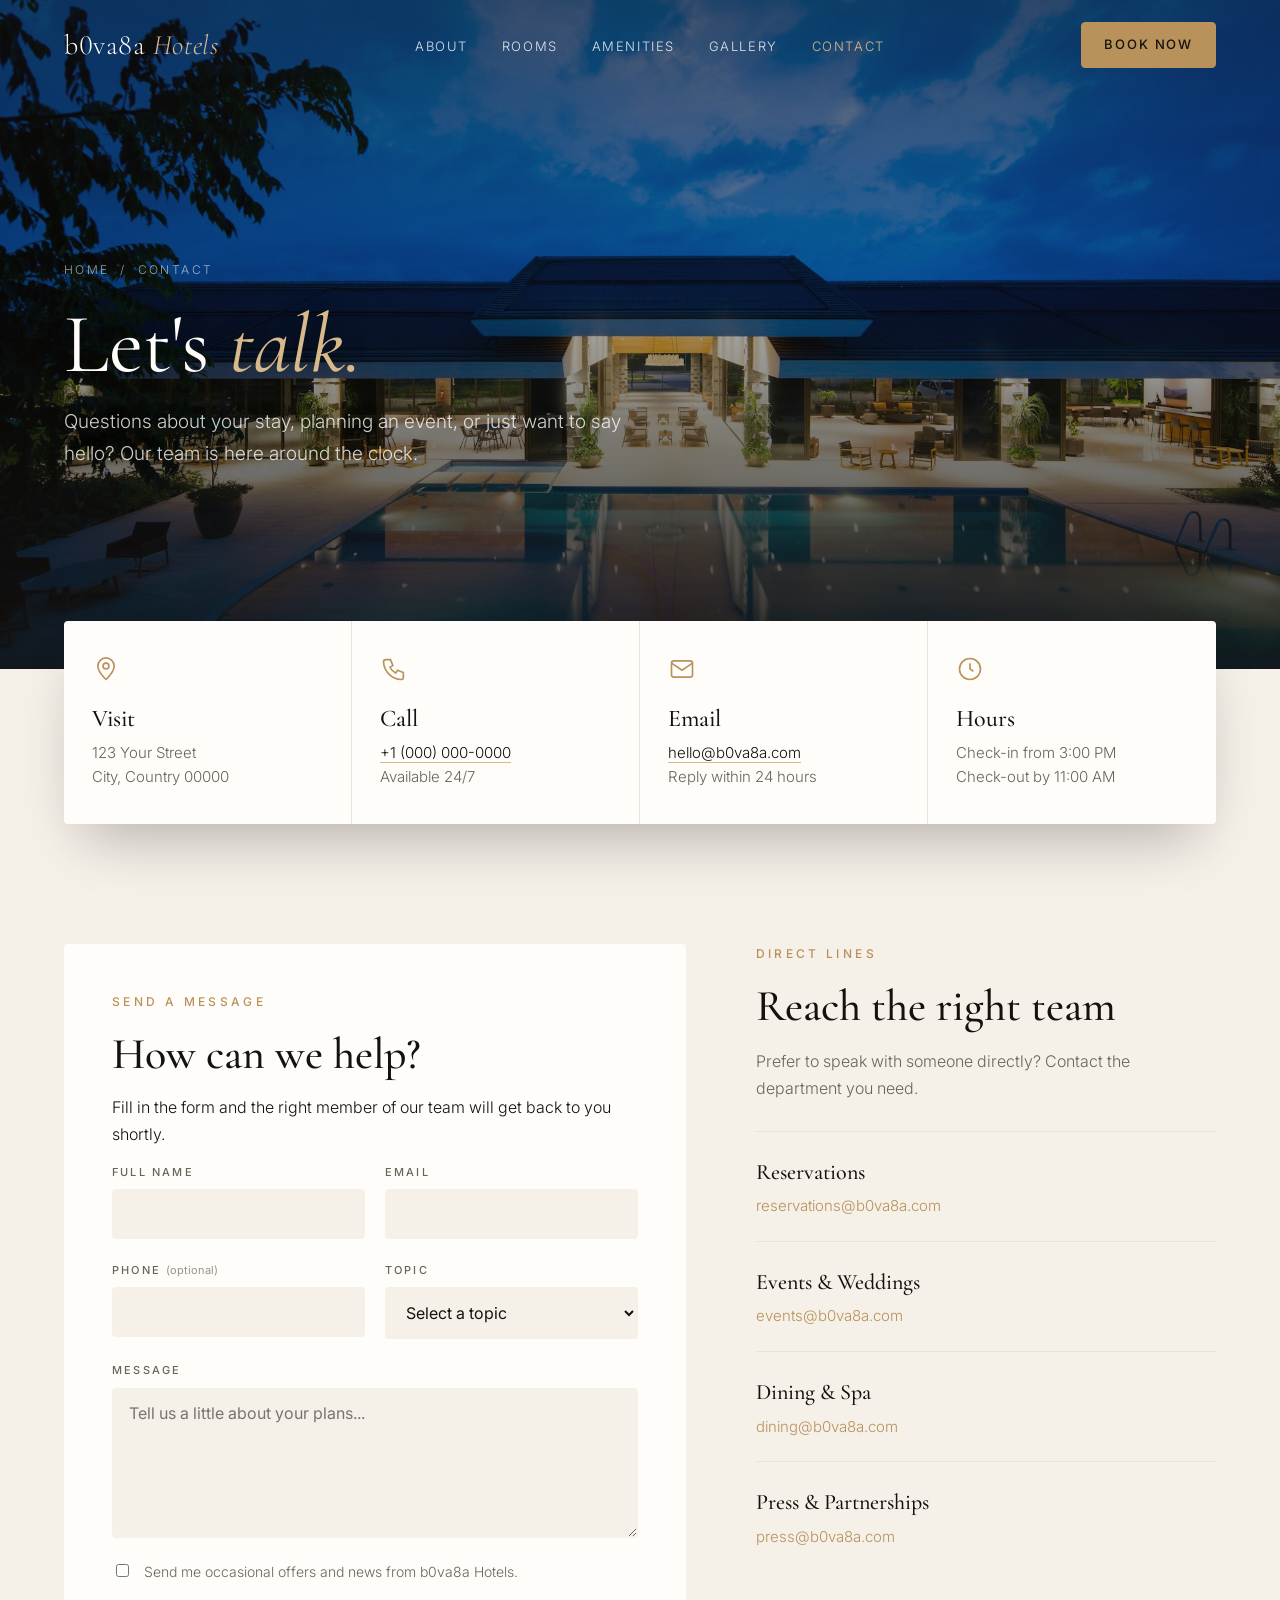
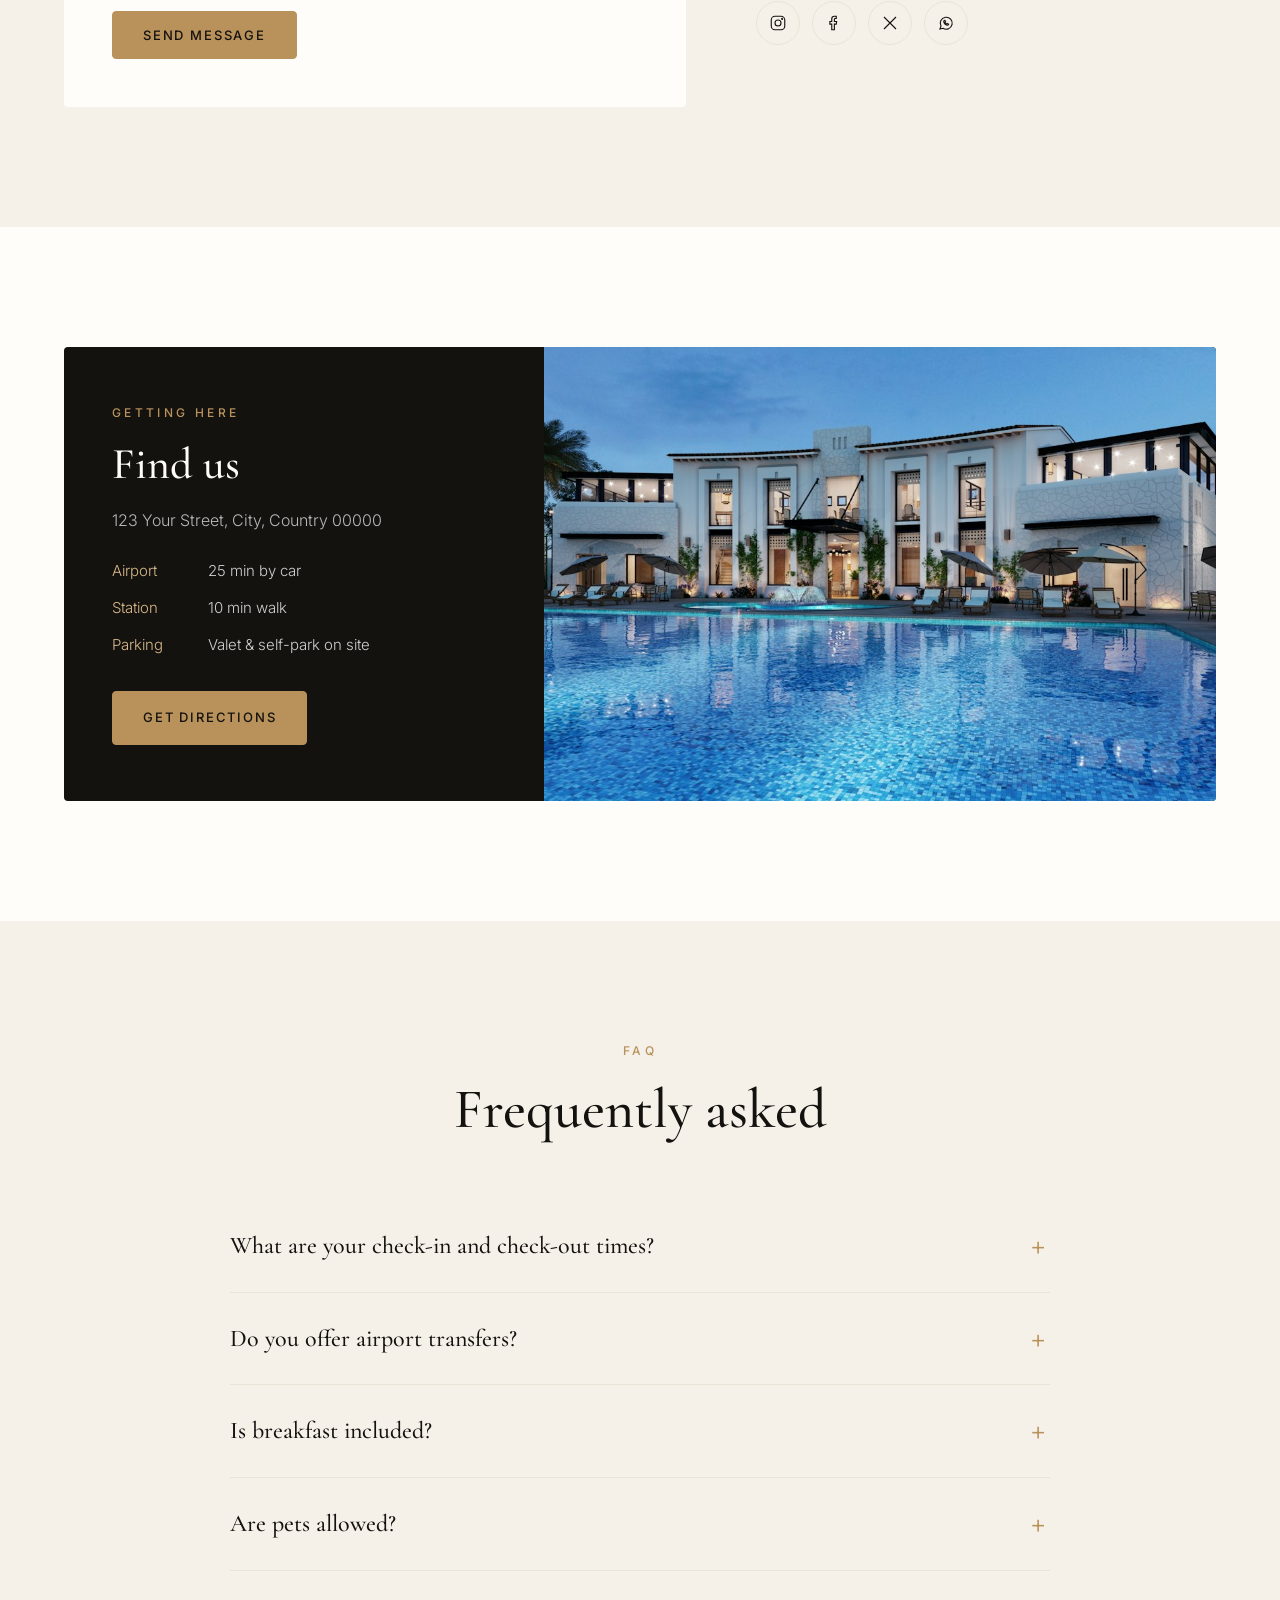
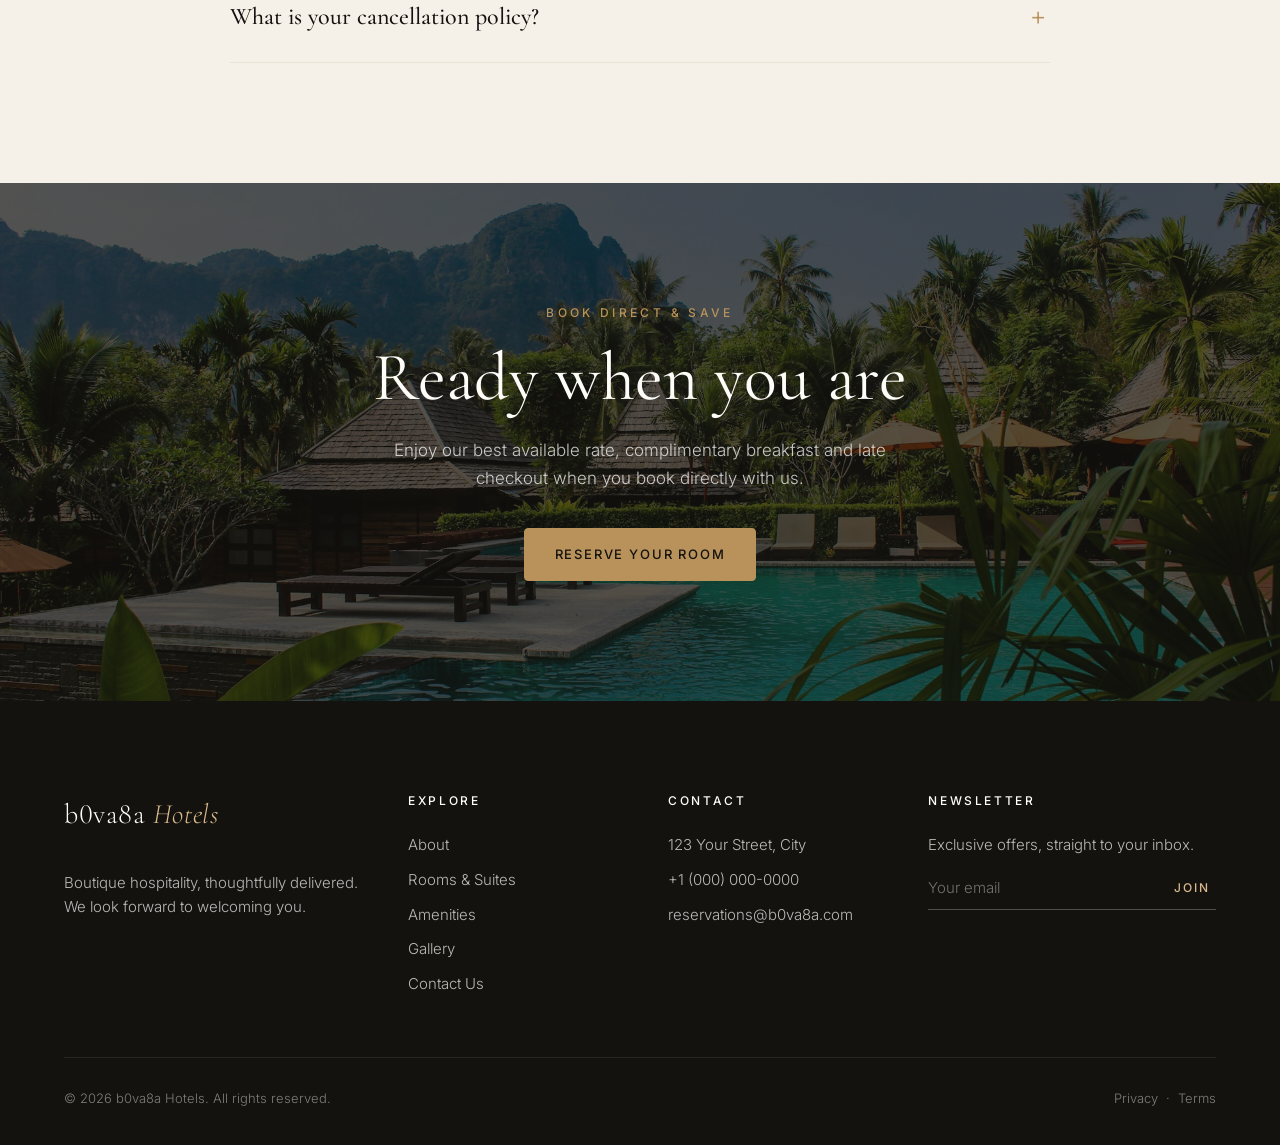
==== contact.html @ 9758f6e3 "Add files via upload" ====
<!doctype html>
<html lang="en">
<head>
  <meta charset="utf-8">
  <meta name="viewport" content="width=device-width, initial-scale=1">
  <title>Contact Us — b0va8a Hotels</title>
  <meta name="description" content="Get in touch with b0va8a Hotels — reservations, events, and guest enquiries. We're here 24/7.">
  <meta property="og:title" content="Contact Us — b0va8a Hotels">
  <meta property="og:description" content="Reservations, events and guest enquiries. We're here 24/7.">
  <meta property="og:type" content="website">
  <meta name="theme-color" content="#14120f">
  <link rel="icon" href="data:image/svg+xml,%3Csvg xmlns='http://www.w3.org/2000/svg' viewBox='0 0 64 64'%3E%3Crect width='64' height='64' rx='14' fill='%2314120f'/%3E%3Ctext x='32' y='43' font-family='Georgia,serif' font-size='30' text-anchor='middle' fill='%23c9a46a'%3Eb%3C/text%3E%3C/svg%3E">
  <link rel="preconnect" href="https://fonts.googleapis.com">
  <link rel="preconnect" href="https://fonts.gstatic.com" crossorigin>
  <link href="https://fonts.googleapis.com/css2?family=Cormorant+Garamond:ital,wght@0,400;0,500;0,600;1,400&family=Inter:wght@300;400;500;600&display=swap" rel="stylesheet">
  <link rel="stylesheet" href="styles.css">
  <style>
    /* ---------- Contact page ---------- */
    .page-hero {
      position: relative; min-height: clamp(440px, 62vh, 640px); display: flex; align-items: flex-end; color: var(--white);
      background:
        linear-gradient(180deg, rgba(20,18,15,.6) 0%, rgba(20,18,15,.35) 45%, rgba(20,18,15,.88) 100%),
        url("gallery-1.jpg") center / cover no-repeat,
        radial-gradient(ellipse at 70% 30%, #5a4632 0%, #2a221a 45%, #14120f 100%);
    }
    .page-hero .container { padding-top: 140px; padding-bottom: 80px; }
    .page-hero h1 { font-size: clamp(46px, 7vw, 84px); font-weight: 400; margin-bottom: 16px; }
    .page-hero h1 em { color: var(--gold-light); }
    .page-hero p { font-size: clamp(16px, 2vw, 19px); color: rgba(255,255,255,.8); max-width: 560px; margin: 0; }
    .page-hero .eyebrow { color: var(--gold-light); }
    .page-hero h1, .page-hero p { text-shadow: 0 2px 24px rgba(0,0,0,.35); }
    .crumbs { font-size: 12px; letter-spacing: .2em; text-transform: uppercase; color: rgba(255,255,255,.6); margin-bottom: 18px; }
    .crumbs a:hover { color: var(--gold-light); }

    /* Info cards */
    .info-wrap { position: relative; z-index: 5; margin-top: -48px; }
    .info-grid { display: grid; grid-template-columns: repeat(4, 1fr); background: var(--white); border-radius: var(--radius); box-shadow: 0 30px 60px -20px rgba(20,18,15,.3); overflow: hidden; }
    .info { padding: 34px 28px; border-right: 1px solid var(--sand-2); }
    .info:last-child { border-right: 0; }
    .info svg { width: 28px; height: 28px; stroke: var(--gold); margin-bottom: 16px; }
    .info h3 { font-size: 24px; margin-bottom: 8px; }
    .info p { margin: 0; color: var(--stone); font-size: 15px; }
    .info a { color: var(--ink); border-bottom: 1px solid var(--gold-light); }
    .info a:hover { color: var(--gold); }

    /* Form + side */
    .contact-grid { display: grid; grid-template-columns: 1.35fr 1fr; gap: 70px; align-items: start; }
    .contact-form { background: var(--white); padding: 48px; border-radius: var(--radius); }
    .contact-form h2 { font-size: clamp(32px, 4vw, 44px); margin-bottom: 10px; }
    .contact-form > p { color: var(--stone); margin: 0 0 32px; }
    .form-row { display: grid; grid-template-columns: 1fr 1fr; gap: 20px; }
    .form-field { display: flex; flex-direction: column; gap: 8px; margin-bottom: 22px; }
    .form-field label { font-size: 11px; letter-spacing: .2em; text-transform: uppercase; color: var(--stone); font-weight: 500; }
    .form-field label .opt { text-transform: none; letter-spacing: 0; color: #9a9286; font-weight: 400; }
    .form-field input, .form-field select, .form-field textarea {
      font: 400 16px var(--sans); color: var(--ink);
      background: var(--sand); border: 1px solid transparent; border-radius: var(--radius);
      padding: 14px 16px; outline: none; width: 100%; transition: border-color .2s, background .2s;
    }
    .form-field textarea { min-height: 150px; resize: vertical; }
    .form-field input:focus, .form-field select:focus, .form-field textarea:focus { border-color: var(--gold); background: var(--white); }
    .form-field.invalid input, .form-field.invalid select, .form-field.invalid textarea { border-color: #b4533c; }
    .err { font-size: 13px; color: #b4533c; min-height: 0; display: none; }
    .form-field.invalid .err { display: block; }
    .check { display: flex; gap: 12px; align-items: flex-start; font-size: 14px; color: var(--stone); margin: 4px 0 28px; }
    .check input { margin-top: 4px; accent-color: var(--gold); }
    .form-success { display: none; text-align: center; padding: 40px 10px; }
    .form-success svg { width: 56px; height: 56px; stroke: var(--gold); margin: 0 auto 18px; }
    .form-success h3 { font-size: 34px; margin-bottom: 10px; }
    .form-success p { color: var(--stone); margin: 0 0 26px; }
    .sent .form-body { display: none; }
    .sent .form-success { display: block; }

    .side h2 { font-size: clamp(32px, 4vw, 44px); margin-bottom: 18px; }
    .side > p { color: var(--stone); margin: 0 0 30px; }
    .dept { border-top: 1px solid var(--sand-2); padding: 22px 0; }
    .dept:last-of-type { border-bottom: 1px solid var(--sand-2); }
    .dept h4 { margin: 0 0 4px; font-family: var(--serif); font-size: 22px; font-weight: 500; }
    .dept p { margin: 0; color: var(--stone); font-size: 15px; }
    .dept a { color: var(--gold); }
    .dept a:hover { color: var(--ink); }
    .socials { display: flex; gap: 12px; margin-top: 30px; }
    .socials a { width: 44px; height: 44px; border: 1px solid var(--sand-2); border-radius: 50%; display: grid; place-items: center; transition: background .2s, border-color .2s; }
    .socials a:hover { background: var(--ink); border-color: var(--ink); }
    .socials a:hover svg { stroke: var(--white); }
    .socials svg { width: 18px; height: 18px; stroke: var(--ink); }

    /* Location */
    .location { background: var(--white); }
    .location-grid { display: grid; grid-template-columns: 1fr 1.4fr; gap: 0; border-radius: var(--radius); overflow: hidden; background: var(--ink); color: var(--white); }
    .location-text { padding: 56px 48px; }
    .location-text h2 { font-size: clamp(32px, 4vw, 44px); margin-bottom: 18px; }
    .location-text p { color: rgba(255,255,255,.7); margin: 0 0 14px; }
    .location-text ul { list-style: none; padding: 0; margin: 26px 0 34px; display: grid; gap: 12px; color: rgba(255,255,255,.8); font-size: 15px; }
    .location-text li span { color: var(--gold-light); display: inline-block; min-width: 92px; }
    .location-img { min-height: 380px; background: url("lobby.jpg") center/cover, linear-gradient(150deg, #c9b597, #4a3d2e); }

    /* FAQ */
    .faq { max-width: 820px; margin: 0 auto; }
    .faq details { border-bottom: 1px solid var(--sand-2); }
    .faq summary {
      list-style: none; cursor: pointer; padding: 26px 40px 26px 0; position: relative;
      font-family: var(--serif); font-size: 24px; font-weight: 500;
    }
    .faq summary::-webkit-details-marker { display: none; }
    .faq summary::after {
      content: "+"; position: absolute; right: 4px; top: 50%; transform: translateY(-50%);
      font-family: var(--sans); font-weight: 300; font-size: 26px; color: var(--gold); transition: transform .25s;
    }
    .faq details[open] summary::after { transform: translateY(-50%) rotate(45deg); }
    .faq details p { margin: 0 0 26px; color: var(--stone); font-size: 16px; max-width: 700px; }

    @media (max-width: 1000px) {
      .info-grid { grid-template-columns: 1fr 1fr; }
      .info:nth-child(2) { border-right: 0; }
      .info:nth-child(-n+2) { border-bottom: 1px solid var(--sand-2); }
      .contact-grid { grid-template-columns: 1fr; gap: 60px; }
      .location-grid { grid-template-columns: 1fr; }
      .location-img { min-height: 280px; }
    }
    @media (max-width: 640px) {
      .info-grid { grid-template-columns: 1fr; }
      .info { border-right: 0; border-bottom: 1px solid var(--sand-2); }
      .info:last-child { border-bottom: 0; }
      .contact-form { padding: 30px 20px; }
      .form-row { grid-template-columns: 1fr; gap: 0; }
      .location-text { padding: 40px 24px; }
      .faq summary { font-size: 21px; }
    }
  </style>
</head>
<body>

  <!-- Header -->
  <header class="header" id="header">
    <div class="container nav">
      <a href="index.html" class="logo">b0va8a <span>Hotels</span></a>
      <ul class="nav-links" id="navLinks">
        <li><a href="index.html#about">About</a></li>
        <li><a href="index.html#rooms">Rooms</a></li>
        <li><a href="index.html#amenities">Amenities</a></li>
        <li><a href="index.html#gallery">Gallery</a></li>
        <li><a href="contact.html" aria-current="page" style="color:var(--gold-light)">Contact</a></li>
      </ul>
      <a href="index.html#book" class="btn nav-cta">Book Now</a>
      <button class="menu-toggle" id="menuToggle" aria-label="Open menu" aria-expanded="false">
        <svg width="26" height="26" viewBox="0 0 24 24" fill="none" stroke="currentColor" stroke-width="1.5"><path d="M3 7h18M3 12h18M3 17h18"/></svg>
      </button>
    </div>
  </header>

  <main>
    <!-- Page hero -->
    <section class="page-hero">
      <div class="container">
        <div class="crumbs"><a href="index.html">Home</a> &nbsp;/&nbsp; Contact</div>
        <h1>Let's <em>talk.</em></h1>
        <p>Questions about your stay, planning an event, or just want to say hello? Our team is here around the clock.</p>
      </div>
    </section>

    <!-- Quick info -->
    <div class="info-wrap">
      <div class="container">
        <div class="info-grid">
          <div class="info reveal">
            <svg viewBox="0 0 24 24" fill="none" stroke-width="1.4"><path d="M12 21s-7-6.2-7-11.5A7 7 0 0 1 19 9.5C19 14.8 12 21 12 21z"/><circle cx="12" cy="9.5" r="2.5"/></svg>
            <h3>Visit</h3>
            <p>123 Your Street<br>City, Country 00000</p>
          </div>
          <div class="info reveal">
            <svg viewBox="0 0 24 24" fill="none" stroke-width="1.4"><path d="M5 4h4l2 5-2.5 1.5a11 11 0 0 0 5 5L15 13l5 2v4a2 2 0 0 1-2 2A16 16 0 0 1 3 6a2 2 0 0 1 2-2z"/></svg>
            <h3>Call</h3>
            <p><a href="tel:+10000000000">+1 (000) 000-0000</a><br>Available 24/7</p>
          </div>
          <div class="info reveal">
            <svg viewBox="0 0 24 24" fill="none" stroke-width="1.4"><rect x="3" y="5" width="18" height="14" rx="2"/><path d="m3 7 9 6 9-6"/></svg>
            <h3>Email</h3>
            <p><a href="mailto:hello@b0va8a.com">hello@b0va8a.com</a><br>Reply within 24 hours</p>
          </div>
          <div class="info reveal">
            <svg viewBox="0 0 24 24" fill="none" stroke-width="1.4"><circle cx="12" cy="12" r="9"/><path d="M12 7v5l3 2"/></svg>
            <h3>Hours</h3>
            <p>Check-in from 3:00 PM<br>Check-out by 11:00 AM</p>
          </div>
        </div>
      </div>
    </div>

    <!-- Form + departments -->
    <section>
      <div class="container contact-grid">
        <div class="contact-form reveal" id="formCard">
          <div class="form-body">
            <span class="eyebrow">Send a Message</span>
            <h2>How can we help?</h2>
            <p>Fill in the form and the right member of our team will get back to you shortly.</p>
            <form id="contactForm" novalidate>
              <div class="form-row">
                <div class="form-field">
                  <label for="name">Full name</label>
                  <input id="name" name="name" type="text" autocomplete="name" required>
                  <span class="err">Please enter your name.</span>
                </div>
                <div class="form-field">
                  <label for="email">Email</label>
                  <input id="email" name="email" type="email" autocomplete="email" required>
                  <span class="err">Please enter a valid email address.</span>
                </div>
              </div>
              <div class="form-row">
                <div class="form-field">
                  <label for="phone">Phone <span class="opt">(optional)</span></label>
                  <input id="phone" name="phone" type="tel" autocomplete="tel">
                </div>
                <div class="form-field">
                  <label for="topic">Topic</label>
                  <select id="topic" name="topic" required>
                    <option value="" selected disabled>Select a topic</option>
                    <option>Reservations</option>
                    <option>Existing booking</option>
                    <option>Events &amp; weddings</option>
                    <option>Dining</option>
                    <option>Spa &amp; wellness</option>
                    <option>Feedback</option>
                    <option>Other</option>
                  </select>
                  <span class="err">Please choose a topic.</span>
                </div>
              </div>
              <div class="form-field">
                <label for="message">Message</label>
                <textarea id="message" name="message" required placeholder="Tell us a little about your plans..."></textarea>
                <span class="err">Please write a short message.</span>
              </div>
              <label class="check">
                <input type="checkbox" id="optin" name="optin">
                <span>Send me occasional offers and news from b0va8a Hotels.</span>
              </label>
              <button type="submit" class="btn">Send Message</button>
            </form>
          </div>
          <div class="form-success" role="status" aria-live="polite">
            <svg viewBox="0 0 24 24" fill="none" stroke-width="1.3"><circle cx="12" cy="12" r="10"/><path d="m7.5 12.5 3 3 6-6.5"/></svg>
            <h3>Thank you<span id="thanksName"></span></h3>
            <p>Your message is on its way. We'll be in touch within 24 hours.</p>
            <a href="index.html" class="btn">Back to Home</a>
          </div>
        </div>

        <aside class="side reveal">
          <span class="eyebrow">Direct Lines</span>
          <h2>Reach the right team</h2>
          <p>Prefer to speak with someone directly? Contact the department you need.</p>
          <div class="dept">
            <h4>Reservations</h4>
            <p><a href="mailto:reservations@b0va8a.com">reservations@b0va8a.com</a></p>
          </div>
          <div class="dept">
            <h4>Events &amp; Weddings</h4>
            <p><a href="mailto:events@b0va8a.com">events@b0va8a.com</a></p>
          </div>
          <div class="dept">
            <h4>Dining &amp; Spa</h4>
            <p><a href="mailto:dining@b0va8a.com">dining@b0va8a.com</a></p>
          </div>
          <div class="dept">
            <h4>Press &amp; Partnerships</h4>
            <p><a href="mailto:press@b0va8a.com">press@b0va8a.com</a></p>
          </div>
          <div class="socials">
            <a href="#" aria-label="Instagram"><svg viewBox="0 0 24 24" fill="none" stroke-width="1.5"><rect x="3" y="3" width="18" height="18" rx="5"/><circle cx="12" cy="12" r="4"/><circle cx="17.5" cy="6.5" r=".6"/></svg></a>
            <a href="#" aria-label="Facebook"><svg viewBox="0 0 24 24" fill="none" stroke-width="1.5"><path d="M15 3h-2.5A3.5 3.5 0 0 0 9 6.5V10H6.5v3.5H9V21h3.5v-7.5H15l.5-3.5h-3V7a1 1 0 0 1 1-1H15z"/></svg></a>
            <a href="#" aria-label="X"><svg viewBox="0 0 24 24" fill="none" stroke-width="1.5"><path d="M4 4l16 16M20 4 4 20"/></svg></a>
            <a href="#" aria-label="WhatsApp"><svg viewBox="0 0 24 24" fill="none" stroke-width="1.5"><path d="M4 20l1.3-3.9A8 8 0 1 1 8 19z"/><path d="M9 9.5c0 3 2.5 5.5 5.5 5.5l1-1.5-2-1-1 1a4 4 0 0 1-2-2l1-1-1-2z"/></svg></a>
          </div>
        </aside>
      </div>
    </section>

    <!-- Location -->
    <section class="location">
      <div class="container">
        <div class="location-grid reveal">
          <div class="location-text">
            <span class="eyebrow">Getting Here</span>
            <h2>Find us</h2>
            <p>123 Your Street, City, Country 00000</p>
            <ul>
              <li><span>Airport</span> 25 min by car</li>
              <li><span>Station</span> 10 min walk</li>
              <li><span>Parking</span> Valet &amp; self-park on site</li>
            </ul>
            <a class="btn" href="https://www.google.com/maps/search/?api=1&amp;query=123+Your+Street+City" target="_blank" rel="noopener">Get Directions</a>
          </div>
          <div class="location-img" role="img" aria-label="Hotel exterior and pool at dusk"></div>
        </div>
      </div>
    </section>

    <!-- FAQ -->
    <section>
      <div class="container">
        <div class="section-head center reveal">
          <span class="eyebrow">FAQ</span>
          <h2>Frequently asked</h2>
        </div>
        <div class="faq reveal">
          <details>
            <summary>What are your check-in and check-out times?</summary>
            <p>Check-in starts at 3:00 PM and check-out is by 11:00 AM. Early check-in and late check-out are available on request, subject to availability.</p>
          </details>
          <details>
            <summary>Do you offer airport transfers?</summary>
            <p>Yes — private chauffeur transfers can be arranged. Let us know your flight details at least 24 hours before arrival.</p>
          </details>
          <details>
            <summary>Is breakfast included?</summary>
            <p>Breakfast is complimentary when you book directly through our website. It's served daily from 7:00 to 10:30 AM.</p>
          </details>
          <details>
            <summary>Are pets allowed?</summary>
            <p>We welcome small pets in selected rooms. Please contact reservations before booking so we can prepare for your companion.</p>
          </details>
          <details>
            <summary>What is your cancellation policy?</summary>
            <p>Most rates can be cancelled free of charge up to 48 hours before arrival. Special and non-refundable rates may differ — details are shown at booking.</p>
          </details>
        </div>
      </div>
    </section>

    <!-- CTA -->
    <section class="cta">
      <div class="container reveal">
        <span class="eyebrow">Book Direct &amp; Save</span>
        <h2>Ready when you are</h2>
        <p>Enjoy our best available rate, complimentary breakfast and late checkout when you book directly with us.</p>
        <a href="index.html#book" class="btn">Reserve Your Room</a>
      </div>
    </section>
  </main>

  <!-- Footer -->
  <footer class="footer">
    <div class="container">
      <div class="footer-grid">
        <div>
          <a href="index.html" class="logo">b0va8a <span>Hotels</span></a>
          <p>Boutique hospitality, thoughtfully delivered. We look forward to welcoming you.</p>
        </div>
        <div>
          <h4>Explore</h4>
          <ul>
            <li><a href="index.html#about">About</a></li>
            <li><a href="index.html#rooms">Rooms &amp; Suites</a></li>
            <li><a href="index.html#amenities">Amenities</a></li>
            <li><a href="index.html#gallery">Gallery</a></li>
            <li><a href="contact.html">Contact Us</a></li>
          </ul>
        </div>
        <div>
          <h4>Contact</h4>
          <ul>
            <li>123 Your Street, City</li>
            <li><a href="tel:+10000000000">+1 (000) 000-0000</a></li>
            <li><a href="mailto:reservations@b0va8a.com">reservations@b0va8a.com</a></li>
          </ul>
        </div>
        <div>
          <h4>Newsletter</h4>
          <p style="margin:0 0 8px">Exclusive offers, straight to your inbox.</p>
          <form class="newsletter" id="newsletterForm">
            <input type="email" placeholder="Your email" aria-label="Email address" required>
            <button type="submit">Join</button>
          </form>
        </div>
      </div>
      <div class="footer-bottom">
        <span>© <span id="year"></span> b0va8a Hotels. All rights reserved.</span>
        <span><a href="#">Privacy</a> &nbsp;·&nbsp; <a href="#">Terms</a></span>
      </div>
    </div>
  </footer>

  <script>
    // Sticky header
    const header = document.getElementById('header');
    const onScroll = () => header.classList.toggle('scrolled', window.scrollY > 40);
    onScroll();
    window.addEventListener('scroll', onScroll, { passive: true });

    // Mobile menu
    const toggle = document.getElementById('menuToggle');
    const links = document.getElementById('navLinks');
    toggle.addEventListener('click', () => {
      const open = links.classList.toggle('open');
      toggle.setAttribute('aria-expanded', open);
    });

    // Contact form validation (connect to your backend or a form service to actually send)
    const form = document.getElementById('contactForm');
    const card = document.getElementById('formCard');
    const fields = ['name', 'email', 'topic', 'message'].map(id => document.getElementById(id));
    const check = el => {
      const ok = el.checkValidity() && el.value.trim() !== '';
      el.closest('.form-field').classList.toggle('invalid', !ok);
      return ok;
    };
    fields.forEach(el => {
      el.addEventListener('blur', () => check(el));
      el.addEventListener('input', () => { if (el.closest('.form-field').classList.contains('invalid')) check(el); });
      el.addEventListener('change', () => check(el));
    });
    form.addEventListener('submit', e => {
      e.preventDefault();
      const results = fields.map(check);
      if (results.includes(false)) {
        fields[results.indexOf(false)].focus();
        return;
      }
      const first = document.getElementById('name').value.trim().split(/\s+/)[0];
      document.getElementById('thanksName').textContent = first ? ', ' + first : '';
      card.classList.add('sent');
      card.scrollIntoView({ behavior: 'smooth', block: 'center' });
    });

    // Newsletter
    document.getElementById('newsletterForm').addEventListener('submit', e => {
      e.preventDefault();
      const input = e.target.querySelector('input');
      if (!input.checkValidity()) { input.reportValidity(); return; }
      e.target.innerHTML = '<span style="padding:12px 0;color:var(--gold-light)">Thank you — you\'re on the list.</span>';
    });

    // Year
    document.getElementById('year').textContent = new Date().getFullYear();

    // Reveal on scroll
    const io = new IntersectionObserver(entries => {
      entries.forEach(entry => {
        if (!entry.isIntersecting) return;
        entry.target.classList.add('in');
        io.unobserve(entry.target);
      });
    }, { threshold: 0.12 });
    document.querySelectorAll('.reveal').forEach(el => io.observe(el));
  </script>
</body>
</html>
---- styles.css ----
:root {
  --ink: #14120f;
  --ink-2: #1f1c18;
  --sand: #f5f0e8;
  --sand-2: #ebe3d6;
  --stone: #6b645a;
  --gold: #b8925a;
  --gold-light: #d8b98a;
  --white: #fffdf9;
  --radius: 4px;
  --max: 1200px;
  --serif: "Cormorant Garamond", Georgia, serif;
  --sans: "Inter", system-ui, -apple-system, "Segoe UI", sans-serif;
}
*, *::before, *::after { box-sizing: border-box; }
html { scroll-behavior: smooth; }
body {
  margin: 0;
  font-family: var(--sans);
  font-weight: 300;
  color: var(--ink);
  background: var(--sand);
  line-height: 1.65;
  -webkit-font-smoothing: antialiased;
}
img { max-width: 100%; display: block; }
a { color: inherit; text-decoration: none; }
h1, h2, h3 { font-family: var(--serif); font-weight: 500; line-height: 1.1; margin: 0; }
/* Lining figures so "0" never reads as "o" in the serif (keeps "b0va8a" legible) */
h1, h2, h3, h4, .logo, .price, .stat strong { font-variant-numeric: lining-nums; font-feature-settings: "lnum" 1; }
.container { width: 100%; max-width: var(--max); margin: 0 auto; padding: 0 24px; }
.eyebrow {
  font-size: 12px; letter-spacing: .28em; text-transform: uppercase;
  color: var(--gold); font-weight: 500; margin-bottom: 18px; display: block;
}
.btn {
  display: inline-flex; align-items: center; gap: 10px;
  padding: 15px 30px; border-radius: var(--radius);
  font-family: var(--sans); font-size: 13px; letter-spacing: .14em; text-transform: uppercase; font-weight: 500;
  border: 1px solid var(--gold); background: var(--gold); color: var(--ink);
  cursor: pointer; transition: background .25s, color .25s, border-color .25s;
}
.btn:hover { background: var(--gold-light); border-color: var(--gold-light); }
.btn-ghost { background: transparent; color: var(--white); border-color: rgba(255,255,255,.5); }
.btn-ghost:hover { background: var(--white); color: var(--ink); border-color: var(--white); }

/* ---------- Header ---------- */
.header {
  position: fixed; inset: 0 0 auto 0; z-index: 50;
  transition: background .3s, box-shadow .3s, padding .3s;
  padding: 22px 0;
}
.header.scrolled { background: rgba(20,18,15,.94); backdrop-filter: blur(10px); padding: 14px 0; box-shadow: 0 1px 0 rgba(255,255,255,.06); }
.nav { display: flex; align-items: center; justify-content: space-between; gap: 24px; }
.logo { font-family: var(--serif); font-size: 28px; color: var(--white); letter-spacing: .02em; }
.logo span { color: var(--gold-light); font-style: italic; }
.nav-links { display: flex; gap: 34px; list-style: none; margin: 0; padding: 0; }
.nav-links a { color: rgba(255,255,255,.85); font-size: 13px; letter-spacing: .12em; text-transform: uppercase; transition: color .2s; }
.nav-links a:hover { color: var(--gold-light); }
.nav-cta { padding: 11px 22px; }
.menu-toggle { display: none; background: none; border: 0; color: var(--white); cursor: pointer; padding: 6px; }

/* ---------- Hero ---------- */
.hero {
  position: relative; min-height: 100vh; min-height: 100svh;
  display: flex; align-items: center; color: var(--white);
  background:
    linear-gradient(180deg, rgba(20,18,15,.55) 0%, rgba(20,18,15,.25) 45%, rgba(20,18,15,.85) 100%),
    url("hero.jpg") center / cover no-repeat,
    radial-gradient(ellipse at 70% 30%, #5a4632 0%, #2a221a 45%, #14120f 100%);
}
.hero-content { padding-top: 90px; padding-bottom: 160px; max-width: 760px; }
.hero .eyebrow { color: var(--gold-light); text-shadow: 0 1px 12px rgba(0,0,0,.6); }
.hero h1, .hero p { text-shadow: 0 2px 24px rgba(0,0,0,.35); }
.hero h1 { font-size: clamp(46px, 8vw, 96px); font-weight: 400; margin-bottom: 22px; }
.hero h1 em { color: var(--gold-light); }
.hero p { font-size: clamp(16px, 2vw, 19px); color: rgba(255,255,255,.82); max-width: 560px; margin: 0 0 36px; }
.hero-actions { display: flex; gap: 14px; flex-wrap: wrap; }

/* ---------- Booking bar ---------- */
.booking-wrap { position: relative; z-index: 5; margin-top: -70px; }
.booking {
  background: var(--white); border-radius: var(--radius);
  box-shadow: 0 30px 60px -20px rgba(20,18,15,.35);
  display: grid; grid-template-columns: repeat(4, 1fr) auto; gap: 0; overflow: hidden;
}
.field { padding: 20px 24px; border-right: 1px solid var(--sand-2); display: flex; flex-direction: column; gap: 6px; }
.field label { font-size: 11px; letter-spacing: .2em; text-transform: uppercase; color: var(--stone); font-weight: 500; }
.field input, .field select {
  border: 0; background: transparent; font: 400 16px var(--sans); color: var(--ink); padding: 0; outline: none; width: 100%;
}
.booking .btn { border-radius: 0; padding: 0 38px; height: 100%; min-height: 84px; justify-content: center; }
.booking-msg { text-align: center; margin: 16px 0 0; color: var(--stone); font-size: 14px; min-height: 1.4em; }

/* ---------- Sections ---------- */
section { padding: 120px 0; }
.section-head { max-width: 640px; margin-bottom: 60px; }
.section-head h2 { font-size: clamp(36px, 5vw, 56px); }
.section-head p { color: var(--stone); font-size: 17px; margin: 18px 0 0; }
.center { text-align: center; margin-left: auto; margin-right: auto; }

/* About */
.about-grid { display: grid; grid-template-columns: 1.05fr 1fr; gap: 80px; align-items: center; }
.about-media { position: relative; aspect-ratio: 4/5; border-radius: var(--radius);
  background: url("lobby.jpg") center/cover, linear-gradient(150deg, #c9b597, #8a7559 60%, #4a3d2e);
}
.about-media::after {
  content: ""; position: absolute; inset: 24px -24px -24px 24px; border: 1px solid var(--gold); border-radius: var(--radius); z-index: -1;
}
.about-text h2 { font-size: clamp(36px, 4.5vw, 52px); margin-bottom: 24px; }
.about-text p { color: var(--stone); font-size: 17px; margin: 0 0 18px; }
.stats { display: grid; grid-template-columns: repeat(3, 1fr); gap: 20px; margin-top: 40px; padding-top: 34px; border-top: 1px solid var(--sand-2); }
.stat strong { display: block; font-family: var(--serif); font-size: 44px; font-weight: 500; color: var(--ink); line-height: 1; }
.stat span { font-size: 13px; color: var(--stone); letter-spacing: .06em; }

/* Rooms */
.rooms { background: var(--white); }
.room-grid { display: grid; grid-template-columns: repeat(3, 1fr); gap: 30px; }
.room { background: var(--sand); border-radius: var(--radius); overflow: hidden; display: flex; flex-direction: column; transition: transform .35s, box-shadow .35s; }
.room:hover { transform: translateY(-6px); box-shadow: 0 24px 40px -24px rgba(20,18,15,.35); }
.room-img { aspect-ratio: 4/3; background-size: cover; background-position: center; }
.room-img.r1 { background-image: url("room-deluxe.jpg"), linear-gradient(135deg, #d9c8ad, #a68d6b); }
.room-img.r2 { background-image: url("room-suite.jpg"), linear-gradient(135deg, #a9b2a3, #5f6b5c); }
.room-img.r3 { background-image: url("room-penthouse.jpg"), linear-gradient(135deg, #8d7a68, #3d332a); }
.room-body { padding: 28px; display: flex; flex-direction: column; flex: 1; }
.room h3 { font-size: 30px; margin-bottom: 8px; }
.room-meta { display: flex; gap: 16px; font-size: 13px; color: var(--stone); margin-bottom: 14px; flex-wrap: wrap; }
.room p { color: var(--stone); margin: 0 0 24px; font-size: 15px; }
.room-foot { margin-top: auto; display: flex; justify-content: space-between; align-items: center; padding-top: 20px; border-top: 1px solid var(--sand-2); }
.price { font-family: var(--serif); font-size: 28px; }
.price small { font-family: var(--sans); font-size: 13px; color: var(--stone); }
.link-arrow { font-size: 12px; letter-spacing: .16em; text-transform: uppercase; font-weight: 500; color: var(--gold); }
.link-arrow:hover { color: var(--ink); }

/* Amenities */
.amenities { background: var(--ink); color: var(--white); }
.amenities .section-head p { color: rgba(255,255,255,.65); }
.amenity-grid { display: grid; grid-template-columns: repeat(3, 1fr); gap: 1px; background: rgba(255,255,255,.08); border: 1px solid rgba(255,255,255,.08); }
.amenity { background: var(--ink); padding: 44px 36px; transition: background .3s; }
.amenity:hover { background: var(--ink-2); }
.amenity svg { width: 34px; height: 34px; stroke: var(--gold-light); margin-bottom: 22px; }
.amenity h3 { font-size: 26px; margin-bottom: 10px; }
.amenity p { color: rgba(255,255,255,.62); margin: 0; font-size: 15px; }

/* Gallery */
.gallery-grid { display: grid; grid-template-columns: repeat(4, 1fr); grid-auto-rows: 240px; gap: 16px; }
.g { border-radius: var(--radius); background-size: cover; background-position: center; }
.g1 { grid-column: span 2; grid-row: span 2; background-image: url("gallery-1.jpg"), linear-gradient(160deg, #b9a184, #6e5a43); }
.g2 { background-image: url("gallery-2.jpg"), linear-gradient(160deg, #9fb0b4, #4f6266); }
.g3 { background-image: url("gallery-3.jpg"), linear-gradient(160deg, #d4bf9e, #9c7f58); }
.g4 { grid-column: span 2; background-image: url("gallery-4.jpg"), linear-gradient(160deg, #6f6152, #2d261f); }

/* Testimonials */
.testimonials { background: var(--sand-2); }
.quote-grid { display: grid; grid-template-columns: repeat(3, 1fr); gap: 30px; }
.quote { background: var(--white); padding: 40px 34px; border-radius: var(--radius); }
.stars { color: var(--gold); letter-spacing: 4px; font-size: 14px; margin-bottom: 18px; }
.quote blockquote { margin: 0 0 26px; font-family: var(--serif); font-size: 22px; line-height: 1.4; font-style: italic; }
.quote cite { font-style: normal; font-size: 13px; color: var(--stone); letter-spacing: .06em; }
.quote cite strong { display: block; color: var(--ink); font-weight: 500; font-size: 14px; }

/* CTA */
.cta {
  text-align: center; color: var(--white);
  background:
    linear-gradient(rgba(20,18,15,.72), rgba(20,18,15,.72)),
    url("cta.jpg") center/cover,
    radial-gradient(ellipse at 30% 50%, #5a4632, #14120f 75%);
}
.cta h2 { font-size: clamp(38px, 6vw, 68px); font-weight: 400; margin-bottom: 20px; }
.cta p { color: rgba(255,255,255,.75); max-width: 520px; margin: 0 auto 36px; font-size: 17px; }

/* Contact / footer */
.footer { background: var(--ink); color: rgba(255,255,255,.7); padding: 90px 0 36px; font-size: 15px; }
.footer-grid { display: grid; grid-template-columns: 1.4fr 1fr 1fr 1.2fr; gap: 50px; padding-bottom: 60px; border-bottom: 1px solid rgba(255,255,255,.08); }
.footer h4 { color: var(--white); font-size: 12px; letter-spacing: .22em; text-transform: uppercase; font-weight: 500; margin: 0 0 22px; }
.footer ul { list-style: none; margin: 0; padding: 0; display: grid; gap: 10px; }
.footer a:hover { color: var(--gold-light); }
.footer .logo { display: inline-block; margin-bottom: 18px; }
.newsletter { display: flex; margin-top: 6px; border-bottom: 1px solid rgba(255,255,255,.25); }
.newsletter input { flex: 1; background: transparent; border: 0; color: var(--white); font: 300 15px var(--sans); padding: 12px 0; outline: none; min-width: 0; }
.newsletter input::placeholder { color: rgba(255,255,255,.4); }
.newsletter button { background: none; border: 0; color: var(--gold-light); cursor: pointer; font: 500 12px var(--sans); letter-spacing: .16em; text-transform: uppercase; }
.footer-bottom { display: flex; justify-content: space-between; gap: 20px; padding-top: 30px; font-size: 13px; color: rgba(255,255,255,.45); flex-wrap: wrap; }

/* Reveal animation */
.reveal { opacity: 0; transform: translateY(24px); transition: opacity .8s ease, transform .8s ease; }
.reveal.in { opacity: 1; transform: none; }
@media (prefers-reduced-motion: reduce) {
  html { scroll-behavior: auto; }
  .reveal { opacity: 1; transform: none; transition: none; }
}

/* ---------- Responsive ---------- */
@media (max-width: 1000px) {
  .booking { grid-template-columns: 1fr 1fr; }
  .field:nth-child(2n) { border-right: 0; }
  .field { border-bottom: 1px solid var(--sand-2); }
  .booking .btn { grid-column: 1 / -1; min-height: 64px; }
  .about-grid { grid-template-columns: 1fr; gap: 60px; }
  .about-media { aspect-ratio: 16/10; }
  .room-grid, .quote-grid { grid-template-columns: 1fr 1fr; }
  .amenity-grid { grid-template-columns: 1fr 1fr; }
  .footer-grid { grid-template-columns: 1fr 1fr; }
}
@media (max-width: 820px) {
  .nav-links, .nav-cta { display: none; }
  .menu-toggle { display: block; }
  .nav-links.open {
    display: flex; flex-direction: column; gap: 22px;
    position: absolute; top: 100%; left: 0; right: 0;
    background: rgba(20,18,15,.98); padding: 28px 24px 34px;
  }
  .header:has(.nav-links.open) { background: rgba(20,18,15,.98); }
}
@media (max-width: 640px) {
  .container { padding: 0 16px; }
  section { padding: 80px 0; }
  .booking { grid-template-columns: 1fr; }
  .field { border-right: 0; }
  .room-grid, .quote-grid, .amenity-grid { grid-template-columns: 1fr; }
  .gallery-grid { grid-template-columns: 1fr 1fr; grid-auto-rows: 160px; }
  .about-media::after { inset: 14px -10px -14px 14px; }
  .stats { gap: 12px; }
  .stat strong { font-size: 34px; }
  .footer-grid { grid-template-columns: 1fr; gap: 40px; }
}
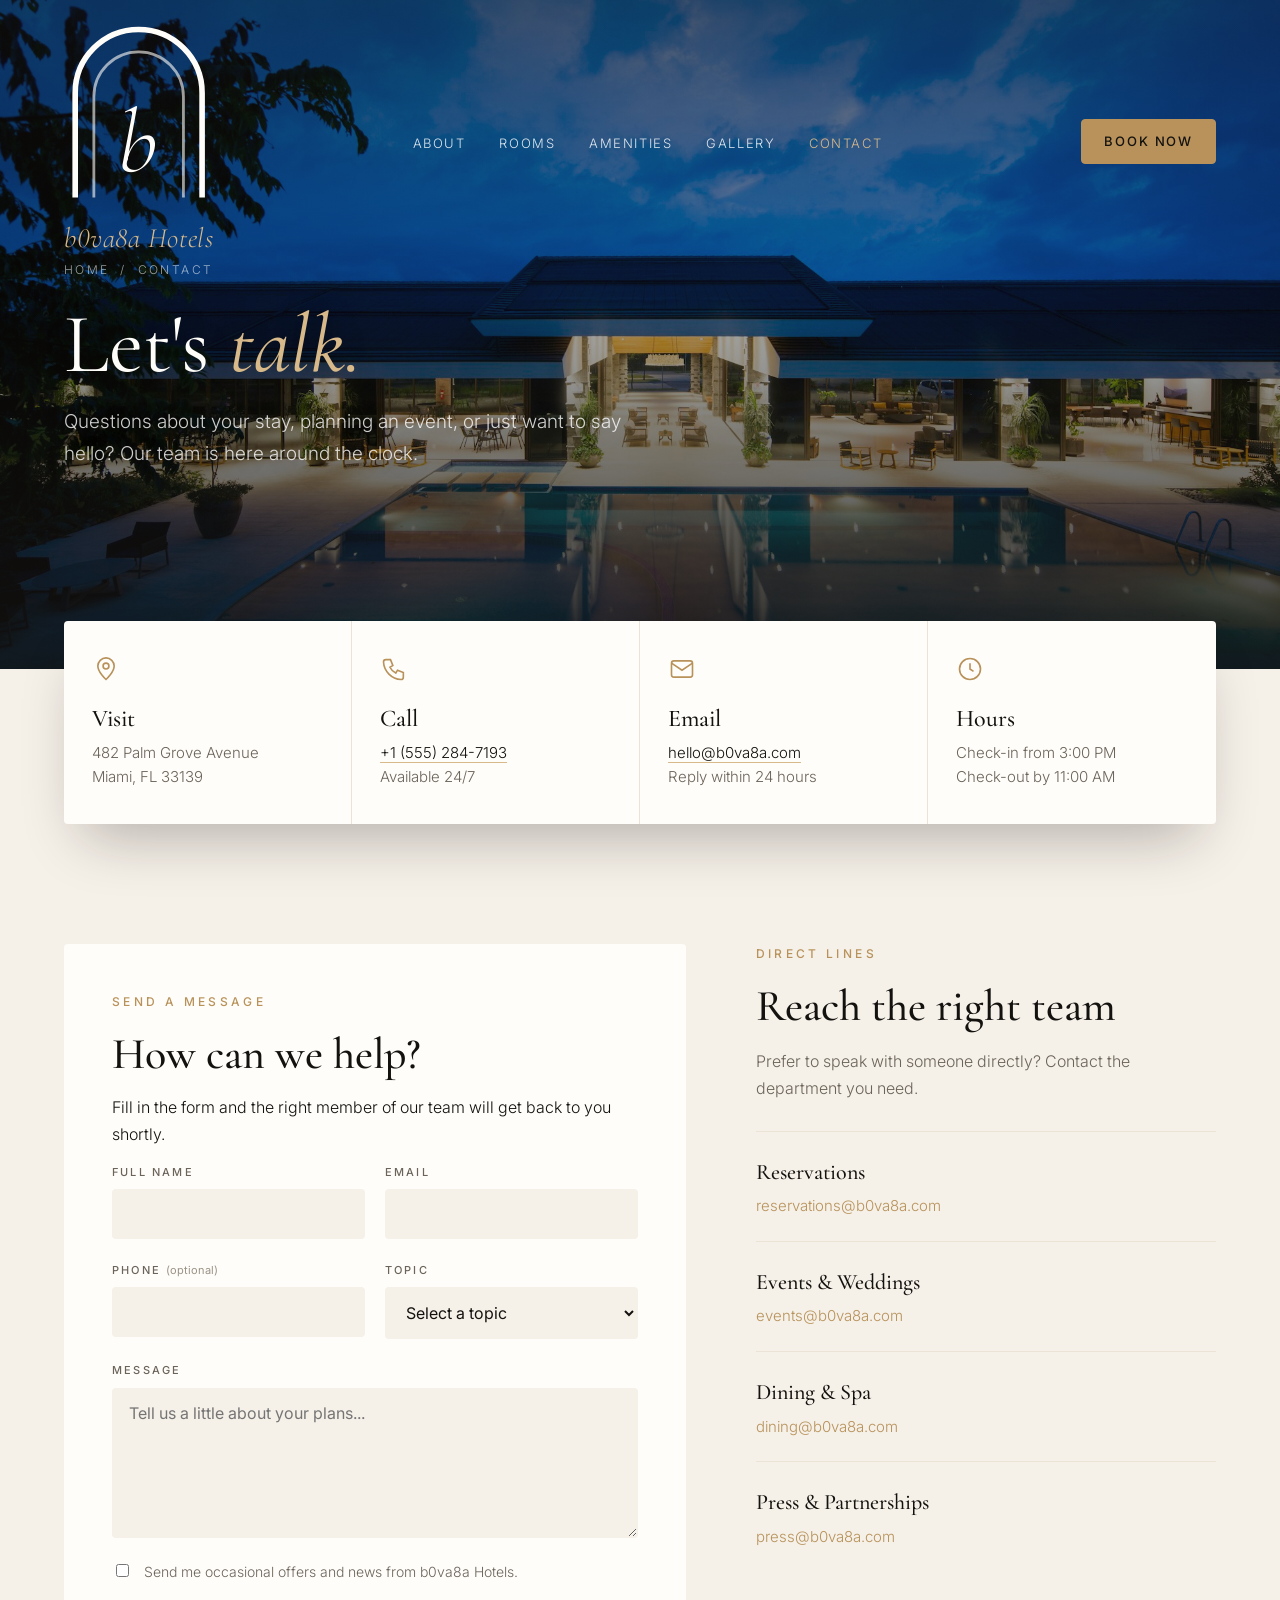
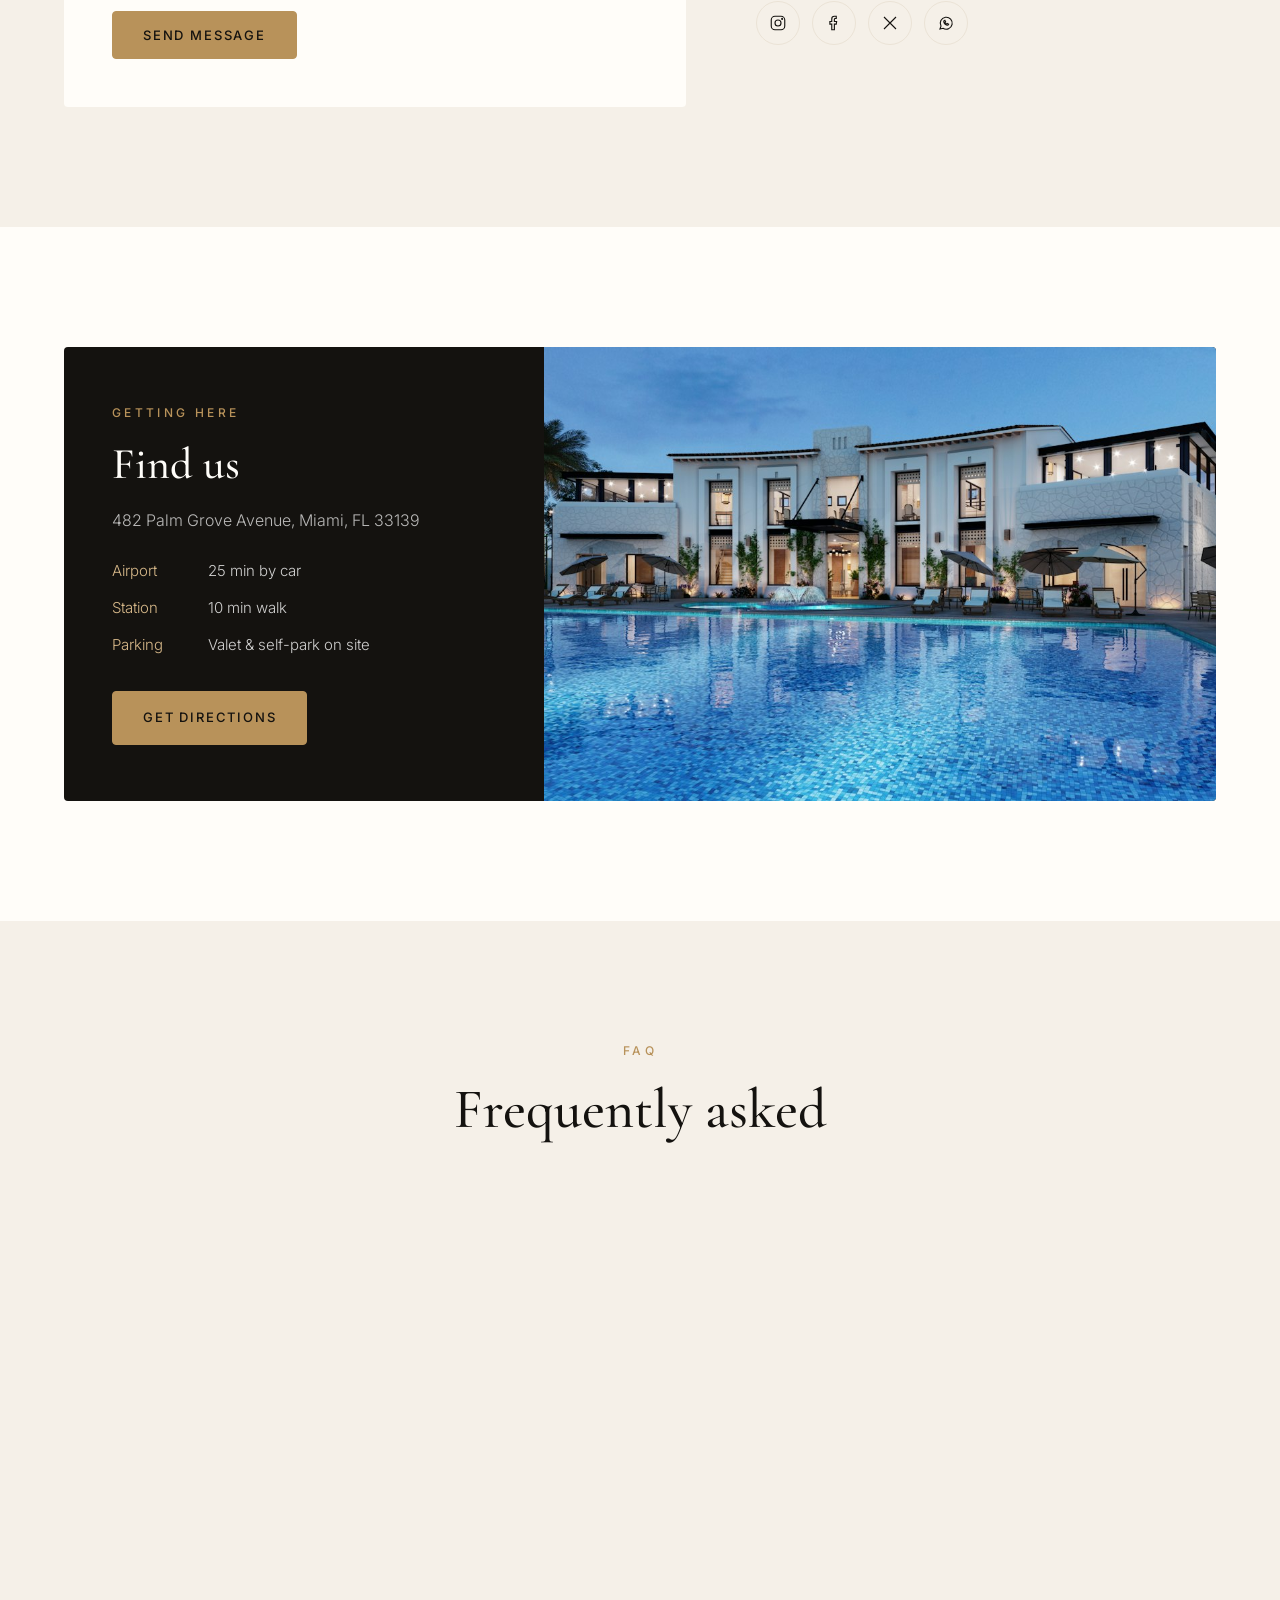
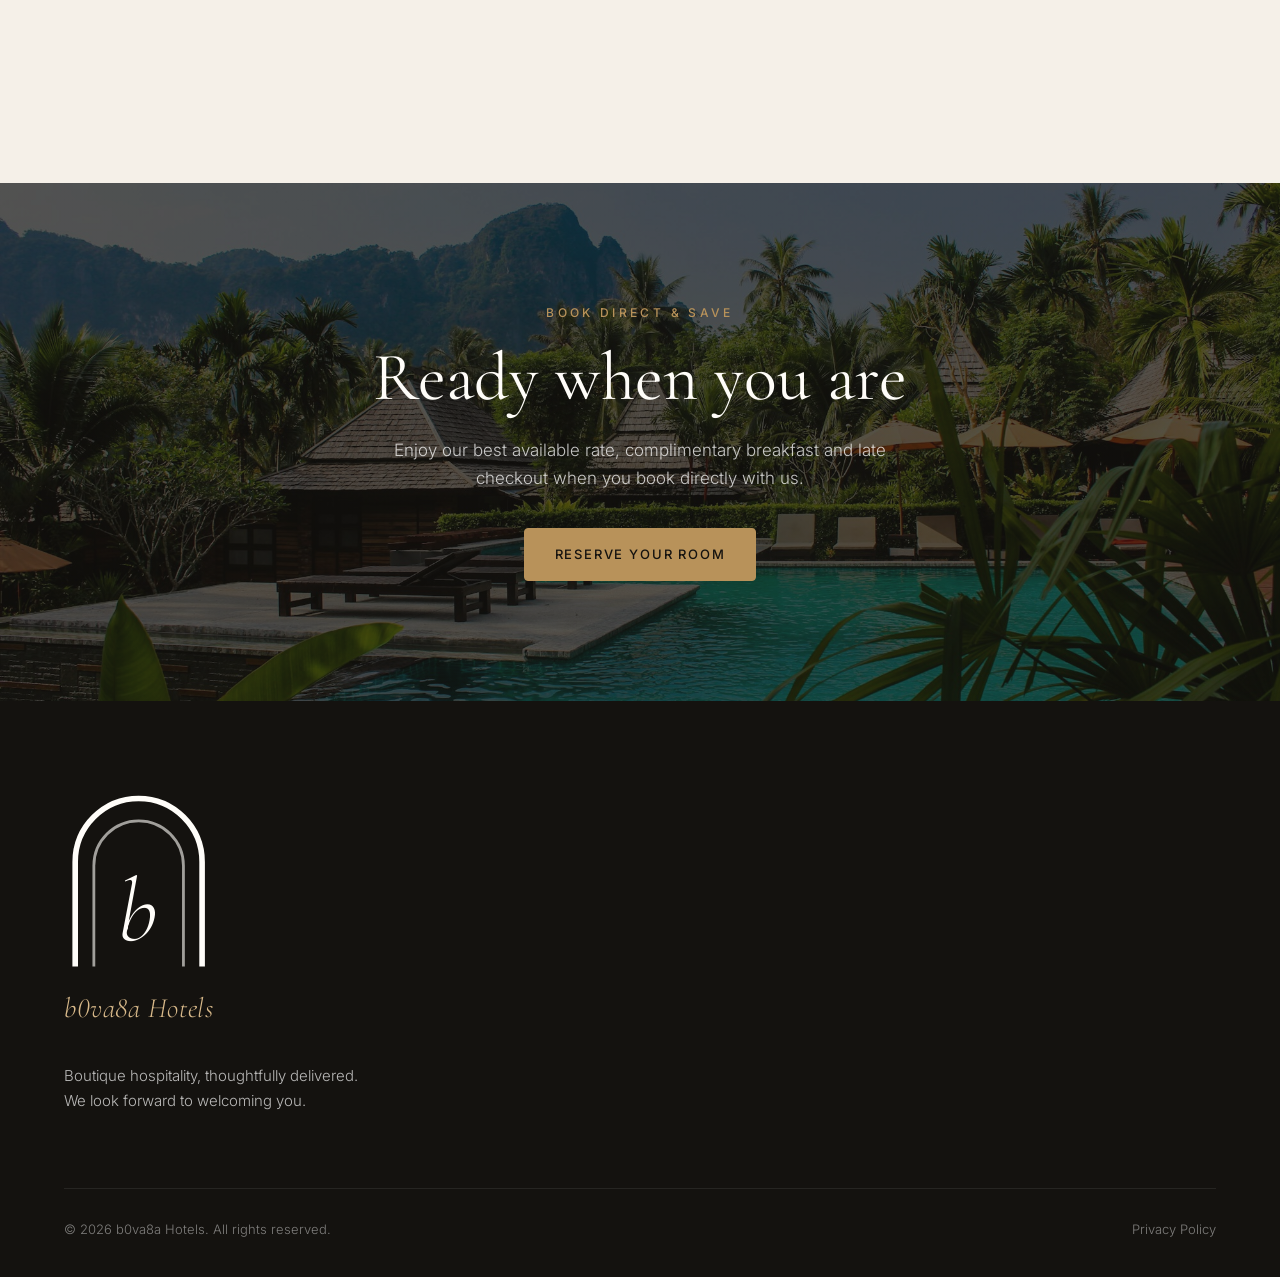
==== commit 64dbe9ed: "Update contact.html" ====
--- a/contact.html
+++ b/contact.html
@@ -9,7 +9,7 @@
   <meta property="og:description" content="Reservations, events and guest enquiries. We're here 24/7.">
   <meta property="og:type" content="website">
   <meta name="theme-color" content="#14120f">
-  <link rel="icon" href="data:image/svg+xml,%3Csvg xmlns='http://www.w3.org/2000/svg' viewBox='0 0 64 64'%3E%3Crect width='64' height='64' rx='14' fill='%2314120f'/%3E%3Ctext x='32' y='43' font-family='Georgia,serif' font-size='30' text-anchor='middle' fill='%23c9a46a'%3Eb%3C/text%3E%3C/svg%3E">
+  <link rel="icon" href="favicon.svg" type="image/svg+xml">
   <link rel="preconnect" href="https://fonts.googleapis.com">
   <link rel="preconnect" href="https://fonts.gstatic.com" crossorigin>
   <link href="https://fonts.googleapis.com/css2?family=Cormorant+Garamond:ital,wght@0,400;0,500;0,600;1,400&family=Inter:wght@300;400;500;600&display=swap" rel="stylesheet">
@@ -134,7 +134,7 @@
   <!-- Header -->
   <header class="header" id="header">
     <div class="container nav">
-      <a href="index.html" class="logo">b0va8a <span>Hotels</span></a>
+      <a href="index.html" class="logo"><svg class="logo-mark" viewBox="0 0 40 48" aria-hidden="true"><path d="M3 47V19a17 17 0 0 1 34 0v28" fill="none" stroke="currentColor" stroke-width="1.5"/><path d="M8 47V20a12 12 0 0 1 24 0v27" fill="none" stroke="currentColor" stroke-width=".75" opacity=".6"/><text x="20" y="40" text-anchor="middle" font-family="Cormorant Garamond, Georgia, serif" font-size="24" font-style="italic" fill="currentColor">b</text></svg><span class="logo-word">b0va8a <span>Hotels</span></span></a>
       <ul class="nav-links" id="navLinks">
         <li><a href="index.html#about">About</a></li>
         <li><a href="index.html#rooms">Rooms</a></li>
@@ -142,7 +142,7 @@
         <li><a href="index.html#gallery">Gallery</a></li>
         <li><a href="contact.html" aria-current="page" style="color:var(--gold-light)">Contact</a></li>
       </ul>
-      <a href="index.html#book" class="btn nav-cta">Book Now</a>
+      <a href="contact.html" class="btn nav-cta">Book Now</a>
       <button class="menu-toggle" id="menuToggle" aria-label="Open menu" aria-expanded="false">
         <svg width="26" height="26" viewBox="0 0 24 24" fill="none" stroke="currentColor" stroke-width="1.5"><path d="M3 7h18M3 12h18M3 17h18"/></svg>
       </button>
@@ -166,12 +166,12 @@
           <div class="info reveal">
             <svg viewBox="0 0 24 24" fill="none" stroke-width="1.4"><path d="M12 21s-7-6.2-7-11.5A7 7 0 0 1 19 9.5C19 14.8 12 21 12 21z"/><circle cx="12" cy="9.5" r="2.5"/></svg>
             <h3>Visit</h3>
-            <p>123 Your Street<br>City, Country 00000</p>
+            <p>482 Palm Grove Avenue<br>Miami, FL 33139</p>
           </div>
           <div class="info reveal">
             <svg viewBox="0 0 24 24" fill="none" stroke-width="1.4"><path d="M5 4h4l2 5-2.5 1.5a11 11 0 0 0 5 5L15 13l5 2v4a2 2 0 0 1-2 2A16 16 0 0 1 3 6a2 2 0 0 1 2-2z"/></svg>
             <h3>Call</h3>
-            <p><a href="tel:+10000000000">+1 (000) 000-0000</a><br>Available 24/7</p>
+            <p><a href="tel:+15552847193">+1 (555) 284-7193</a><br>Available 24/7</p>
           </div>
           <div class="info reveal">
             <svg viewBox="0 0 24 24" fill="none" stroke-width="1.4"><rect x="3" y="5" width="18" height="14" rx="2"/><path d="m3 7 9 6 9-6"/></svg>
@@ -285,13 +285,13 @@
           <div class="location-text">
             <span class="eyebrow">Getting Here</span>
             <h2>Find us</h2>
-            <p>123 Your Street, City, Country 00000</p>
+            <p>482 Palm Grove Avenue, Miami, FL 33139</p>
             <ul>
               <li><span>Airport</span> 25 min by car</li>
               <li><span>Station</span> 10 min walk</li>
               <li><span>Parking</span> Valet &amp; self-park on site</li>
             </ul>
-            <a class="btn" href="https://www.google.com/maps/search/?api=1&amp;query=123+Your+Street+City" target="_blank" rel="noopener">Get Directions</a>
+            <a class="btn" href="https://www.google.com/maps/search/?api=1&amp;query=482+Palm+Grove+Avenue+Miami+FL+33139" target="_blank" rel="noopener">Get Directions</a>
           </div>
           <div class="location-img" role="img" aria-label="Hotel exterior and pool at dusk"></div>
         </div>
@@ -336,7 +336,7 @@
         <span class="eyebrow">Book Direct &amp; Save</span>
         <h2>Ready when you are</h2>
         <p>Enjoy our best available rate, complimentary breakfast and late checkout when you book directly with us.</p>
-        <a href="index.html#book" class="btn">Reserve Your Room</a>
+        <a href="contact.html" class="btn">Reserve Your Room</a>
       </div>
     </section>
   </main>
@@ -346,39 +346,13 @@
     <div class="container">
       <div class="footer-grid">
         <div>
-          <a href="index.html" class="logo">b0va8a <span>Hotels</span></a>
+          <a href="index.html" class="logo"><svg class="logo-mark" viewBox="0 0 40 48" aria-hidden="true"><path d="M3 47V19a17 17 0 0 1 34 0v28" fill="none" stroke="currentColor" stroke-width="1.5"/><path d="M8 47V20a12 12 0 0 1 24 0v27" fill="none" stroke="currentColor" stroke-width=".75" opacity=".6"/><text x="20" y="40" text-anchor="middle" font-family="Cormorant Garamond, Georgia, serif" font-size="24" font-style="italic" fill="currentColor">b</text></svg><span class="logo-word">b0va8a <span>Hotels</span></span></a>
           <p>Boutique hospitality, thoughtfully delivered. We look forward to welcoming you.</p>
-        </div>
-        <div>
-          <h4>Explore</h4>
-          <ul>
-            <li><a href="index.html#about">About</a></li>
-            <li><a href="index.html#rooms">Rooms &amp; Suites</a></li>
-            <li><a href="index.html#amenities">Amenities</a></li>
-            <li><a href="index.html#gallery">Gallery</a></li>
-            <li><a href="contact.html">Contact Us</a></li>
-          </ul>
-        </div>
-        <div>
-          <h4>Contact</h4>
-          <ul>
-            <li>123 Your Street, City</li>
-            <li><a href="tel:+10000000000">+1 (000) 000-0000</a></li>
-            <li><a href="mailto:reservations@b0va8a.com">reservations@b0va8a.com</a></li>
-          </ul>
-        </div>
-        <div>
-          <h4>Newsletter</h4>
-          <p style="margin:0 0 8px">Exclusive offers, straight to your inbox.</p>
-          <form class="newsletter" id="newsletterForm">
-            <input type="email" placeholder="Your email" aria-label="Email address" required>
-            <button type="submit">Join</button>
-          </form>
         </div>
       </div>
       <div class="footer-bottom">
         <span>© <span id="year"></span> b0va8a Hotels. All rights reserved.</span>
-        <span><a href="#">Privacy</a> &nbsp;·&nbsp; <a href="#">Terms</a></span>
+        <span><a href="privacy.html">Privacy Policy</a></span>
       </div>
     </div>
   </footer>
@@ -425,14 +399,6 @@
       card.scrollIntoView({ behavior: 'smooth', block: 'center' });
     });
 
-    // Newsletter
-    document.getElementById('newsletterForm').addEventListener('submit', e => {
-      e.preventDefault();
-      const input = e.target.querySelector('input');
-      if (!input.checkValidity()) { input.reportValidity(); return; }
-      e.target.innerHTML = '<span style="padding:12px 0;color:var(--gold-light)">Thank you — you\'re on the list.</span>';
-    });
-
     // Year
     document.getElementById('year').textContent = new Date().getFullYear();
 
